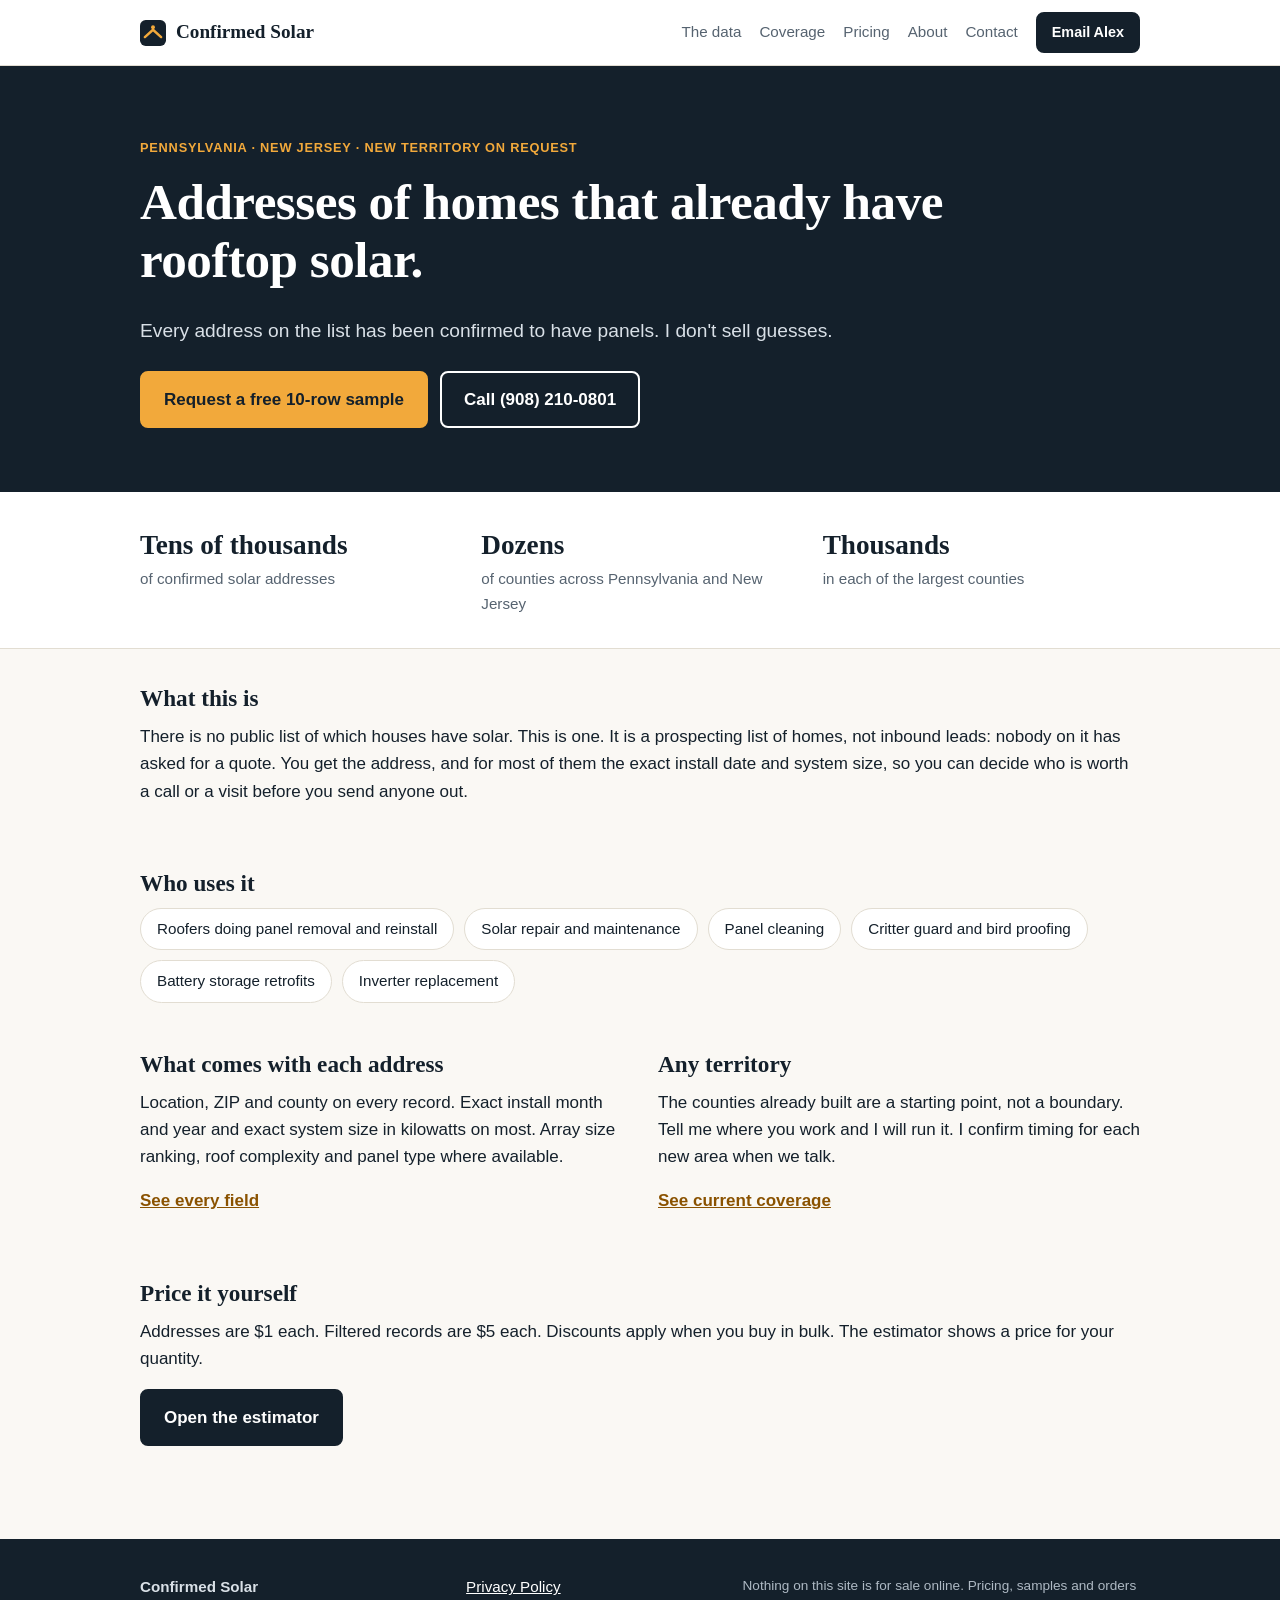
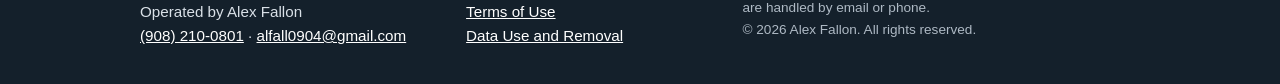
==== index.html @ c14927e2 "Confirmed Solar website Co-Authored-By: Claude Sonnet 5.5 <noreply@anthropic.com>" ====
<!doctype html>
<html lang="en">
<head>
<meta charset="utf-8">
<meta name="viewport" content="width=device-width, initial-scale=1">
<title>Confirmed Solar | Confirmed rooftop solar addresses in PA and NJ</title>
<meta name="description" content="Confirmed addresses of homes with rooftop solar in Pennsylvania and New Jersey, for companies that service solar. Territory anywhere on request.">
<link rel="icon" href="favicon.svg" type="image/svg+xml">
<link rel="stylesheet" href="styles.css">
</head>
<body>
<a class="skip" href="#main">Skip to content</a>
<header class="site">
  <div class="wrap bar">
    <a class="brand" href="index.html"><svg width="26" height="26" viewBox="0 0 32 32" aria-hidden="true"><rect width="32" height="32" rx="7" fill="#14202b"/><path d="M6 21l10-9 10 9" fill="none" stroke="#f2a93b" stroke-width="3" stroke-linecap="round" stroke-linejoin="round"/><circle cx="16" cy="9" r="2.4" fill="#f2a93b"/></svg>Confirmed Solar</a>
    <nav aria-label="Main"><a href="data.html">The data</a><a href="coverage.html">Coverage</a><a href="pricing.html">Pricing</a><a href="about.html">About</a><a href="contact.html">Contact</a><a class="btn small" href="mailto:alfall0904@gmail.com?subject=Question%20about%20Confirmed%20Solar&body=">Email Alex</a></nav>
  </div>
</header>
<main id="main">

<section class="hero">
  <div class="wrap">
    <p class="eyebrow">Pennsylvania &middot; New Jersey &middot; New territory on request</p>
    <h1>Addresses of homes that already have rooftop solar.</h1>
    <p class="lead">Every address on the list has been confirmed to have panels. I don't sell guesses.</p>
    <div class="cta">
      <a class="btn" href="mailto:alfall0904@gmail.com?subject=Free%2010-row%20sample&body=Hi%20Alex%2C%0A%0AI%20would%20like%20the%20free%2010-row%20sample.%0A%0ACompany%3A%0ACounties%20I%20serve%3A%0AServices%20I%20offer%3A%0A">Request a free 10-row sample</a>
      <a class="btn ghost" href="tel:+19082100801">Call (908) 210-0801</a>
    </div>
  </div>
</section>

<section class="stats" aria-label="Scale">
  <div class="wrap grid3">
    <div><span class="big">Tens of thousands</span><span class="cap">of confirmed solar addresses</span></div>
    <div><span class="big">Dozens</span><span class="cap">of counties across Pennsylvania and New Jersey</span></div>
    <div><span class="big">Thousands</span><span class="cap">in each of the largest counties</span></div>
  </div>
</section>

<section class="wrap block">
  <h2>What this is</h2>
  <p>There is no public list of which houses have solar. This is one. It is a prospecting list of homes, not inbound leads: nobody on it has asked for a quote. You get the address, and for most of them the exact install date and system size, so you can decide who is worth a call or a visit before you send anyone out.</p>
</section>

<section class="wrap block">
  <h2>Who uses it</h2>
  <ul class="chips">
    <li>Roofers doing panel removal and reinstall</li>
    <li>Solar repair and maintenance</li>
    <li>Panel cleaning</li>
    <li>Critter guard and bird proofing</li>
    <li>Battery storage retrofits</li>
    <li>Inverter replacement</li>
  </ul>
</section>

<section class="wrap block two">
  <div>
    <h2>What comes with each address</h2>
    <p>Location, ZIP and county on every record. Exact install month and year and exact system size in kilowatts on most. Array size ranking, roof complexity and panel type where available.</p>
    <p><a class="more" href="data.html">See every field</a></p>
  </div>
  <div>
    <h2>Any territory</h2>
    <p>The counties already built are a starting point, not a boundary. Tell me where you work and I will run it. I confirm timing for each new area when we talk.</p>
    <p><a class="more" href="coverage.html">See current coverage</a></p>
  </div>
</section>

<section class="wrap block">
  <h2>Price it yourself</h2>
  <p>Addresses are $1 each. Filtered records are $5 each. Discounts apply when you buy in bulk. The estimator shows a price for your quantity.</p>
  <p><a class="btn" href="pricing.html">Open the estimator</a></p>
</section>

</main>
<footer class="site">
  <div class="wrap foot">
    <div>
      <strong>Confirmed Solar</strong><br>
      Operated by Alex Fallon<br>
      <a href="tel:+19082100801">(908) 210-0801</a> &middot; <a href="mailto:alfall0904@gmail.com">alfall0904@gmail.com</a>
    </div>
    <div>
      <a href="privacy.html">Privacy Policy</a><br>
      <a href="terms.html">Terms of Use</a><br>
      <a href="data-use.html">Data Use and Removal</a>
    </div>
    <div class="fine">Nothing on this site is for sale online. Pricing, samples and orders are handled by email or phone.<br>&copy; 2026 Alex Fallon. All rights reserved.</div>
  </div>
</footer>
</body>
</html>
---- styles.css ----
:root{--bg:#faf8f4;--card:#fff;--ink:#14202b;--muted:#566370;--line:#e2ddd2;--accent:#f2a93b;--accent-ink:#8a5200;--navy:#14202b}
*{box-sizing:border-box}
html{-webkit-text-size-adjust:100%}
body{margin:0;background:var(--bg);color:var(--ink);font:17px/1.6 -apple-system,BlinkMacSystemFont,"Segoe UI",Roboto,Helvetica,Arial,sans-serif}
h1,h2{font-family:Georgia,"Times New Roman",serif;line-height:1.15;margin:0 0 .5em;font-weight:700}
h1{font-size:clamp(2rem,5vw,3.2rem);letter-spacing:-.01em}
h2{font-size:1.45rem;margin-top:0}
p{margin:0 0 1em}
a{color:var(--ink)}
.wrap{max-width:1040px;margin:0 auto;padding:0 20px}
.narrow{max-width:720px}
.skip{position:absolute;left:-999px}.skip:focus{left:8px;top:8px;background:#fff;padding:8px;z-index:9}
header.site{background:var(--card);border-bottom:1px solid var(--line);position:sticky;top:0;z-index:5}
.bar{display:flex;align-items:center;justify-content:space-between;gap:16px;flex-wrap:wrap;padding-top:12px;padding-bottom:12px}
.brand{display:flex;align-items:center;gap:10px;font-family:Georgia,serif;font-weight:700;font-size:1.2rem;text-decoration:none}
nav{display:flex;align-items:center;gap:6px 18px;flex-wrap:wrap}
nav a{text-decoration:none;font-size:.95rem;color:var(--muted)}
nav a[aria-current],nav a:hover{color:var(--ink)}
nav a[aria-current]{border-bottom:2px solid var(--accent)}
.btn{display:inline-block;background:var(--navy);color:#fff;padding:13px 22px;border-radius:8px;text-decoration:none;font-weight:600;border:2px solid var(--navy);transition:background .15s}
.btn:hover{background:#243546}
.btn.ghost{background:transparent;color:var(--navy)}.btn.ghost:hover{background:rgba(20,32,43,.07)}
.btn.small{padding:7px 14px;font-size:.9rem;color:#fff}
nav a.btn{color:#fff}
.hero .btn.ghost{color:#fff;border-color:#fff}.hero .btn.ghost:hover{background:rgba(255,255,255,.12)}
.hero .btn:not(.ghost){background:var(--accent);border-color:var(--accent);color:var(--navy)}
.hero .btn:not(.ghost):hover{background:#f6bd63}
a:focus-visible,input:focus-visible{outline:3px solid var(--accent);outline-offset:2px}
.hero{background:var(--navy);color:#fff;padding:72px 0 64px}
.hero h1{max-width:16em}
.eyebrow{color:var(--accent);font-weight:600;letter-spacing:.06em;text-transform:uppercase;font-size:.8rem;margin-bottom:14px}
.lead{font-size:1.2rem;color:inherit;max-width:38em}
.head .lead{color:var(--muted)}.hero .lead{color:#d9e0e7}
.cta{display:flex;gap:12px;flex-wrap:wrap;margin-top:24px}
.stats{background:var(--card);border-bottom:1px solid var(--line)}
.grid3{display:grid;grid-template-columns:repeat(3,1fr);gap:24px;padding-top:32px;padding-bottom:32px}
.big{display:block;font-family:Georgia,serif;font-size:1.7rem;font-weight:700}
.cap{display:block;color:var(--muted);font-size:.95rem}
.block{padding-top:36px;padding-bottom:12px}
.head{padding-top:48px;padding-bottom:4px}
.two{display:grid;grid-template-columns:1fr 1fr;gap:36px}
.chips{list-style:none;margin:0;padding:0;display:flex;flex-wrap:wrap;gap:10px}
.chips li{background:var(--card);border:1px solid var(--line);border-radius:999px;padding:8px 16px;font-size:.95rem}
.more{font-weight:600;color:var(--accent-ink)}
.plain{padding-left:1.2em}.plain li{margin-bottom:.6em}
table{width:100%;border-collapse:collapse;background:var(--card);border:1px solid var(--line);border-radius:10px;overflow:hidden}
th,td{text-align:left;padding:12px 16px;border-bottom:1px solid var(--line);vertical-align:top}
tr:last-child th,tr:last-child td{border-bottom:0}
table.fields th{width:32%;font-weight:600}
table.cov thead th{background:#f3efe6;font-size:.85rem;text-transform:uppercase;letter-spacing:.05em;color:var(--muted)}
td.b{font-weight:600}.b.thousands{color:var(--accent-ink)}
.search{display:block;margin-top:20px;font-weight:600}
.search input{display:block;margin-top:6px;width:100%;max-width:320px;padding:11px 14px;border:1px solid var(--line);border-radius:8px;font:inherit}
.calc{background:var(--card);border:1px solid var(--line);border-radius:14px;padding:28px;max-width:640px}
fieldset{border:0;padding:0;margin:0 0 20px}
legend{font-weight:700;margin-bottom:10px}
.opt{display:flex;gap:12px;padding:14px;border:1px solid var(--line);border-radius:10px;margin-bottom:10px;cursor:pointer;align-items:flex-start}
.opt:has(input:checked){border-color:var(--navy);background:#fbf6ea}
.opt input{margin-top:6px}.opt em{color:var(--accent-ink);font-style:normal;font-weight:700;margin-left:6px}.opt small{color:var(--muted)}
.qty{display:block;font-weight:700;margin-bottom:10px}
.qty input{display:block;margin-top:6px;width:100%;padding:12px 14px;font:inherit;font-size:1.2rem;border:1px solid var(--line);border-radius:8px}
#rng{width:100%;accent-color:var(--navy);margin-bottom:20px}
.result{background:var(--navy);color:#fff;border-radius:12px;padding:20px 22px}
.result .lbl{font-size:.85rem;text-transform:uppercase;letter-spacing:.06em;color:#c4ced8}
.result .amt{font-family:Georgia,serif;font-size:2.6rem;font-weight:700;color:var(--accent);line-height:1.2}
.result .sub{color:#d9e0e7;font-size:.95rem}
.note{color:var(--muted);font-size:.9rem;margin-top:16px}
.big-link{font-size:1.4rem;font-weight:600}
.meta{color:var(--muted)}
.legal h2{font-size:1.15rem;margin-top:1.6em}
footer.site{background:var(--navy);color:#d9e0e7;margin-top:64px;padding:36px 0;font-size:.95rem}
footer.site a{color:#fff}
.foot{display:grid;grid-template-columns:1.2fr 1fr 1.6fr;gap:28px}
.fine{font-size:.85rem;color:#aeb9c4}
@media(max-width:760px){.grid3,.two,.foot{grid-template-columns:1fr}.hero{padding:48px 0}.calc{padding:20px}table.fields th{width:38%}}
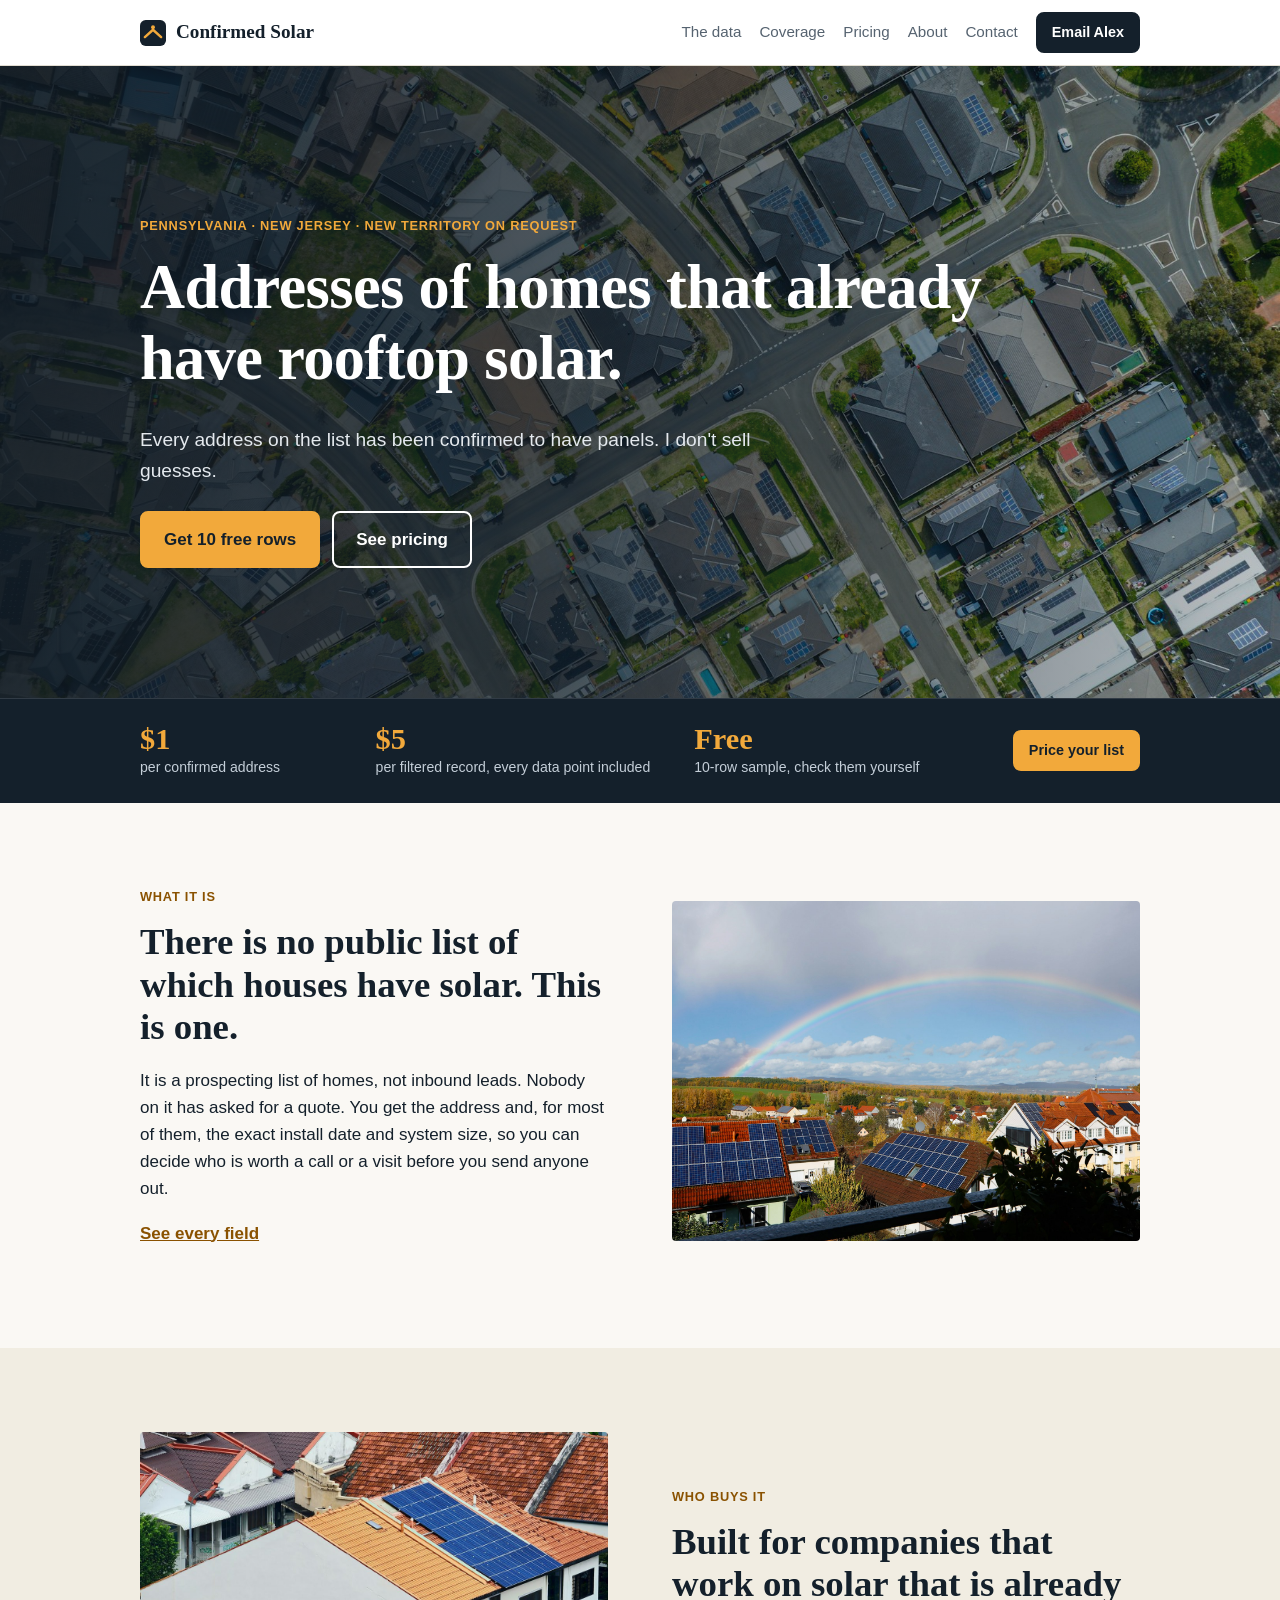
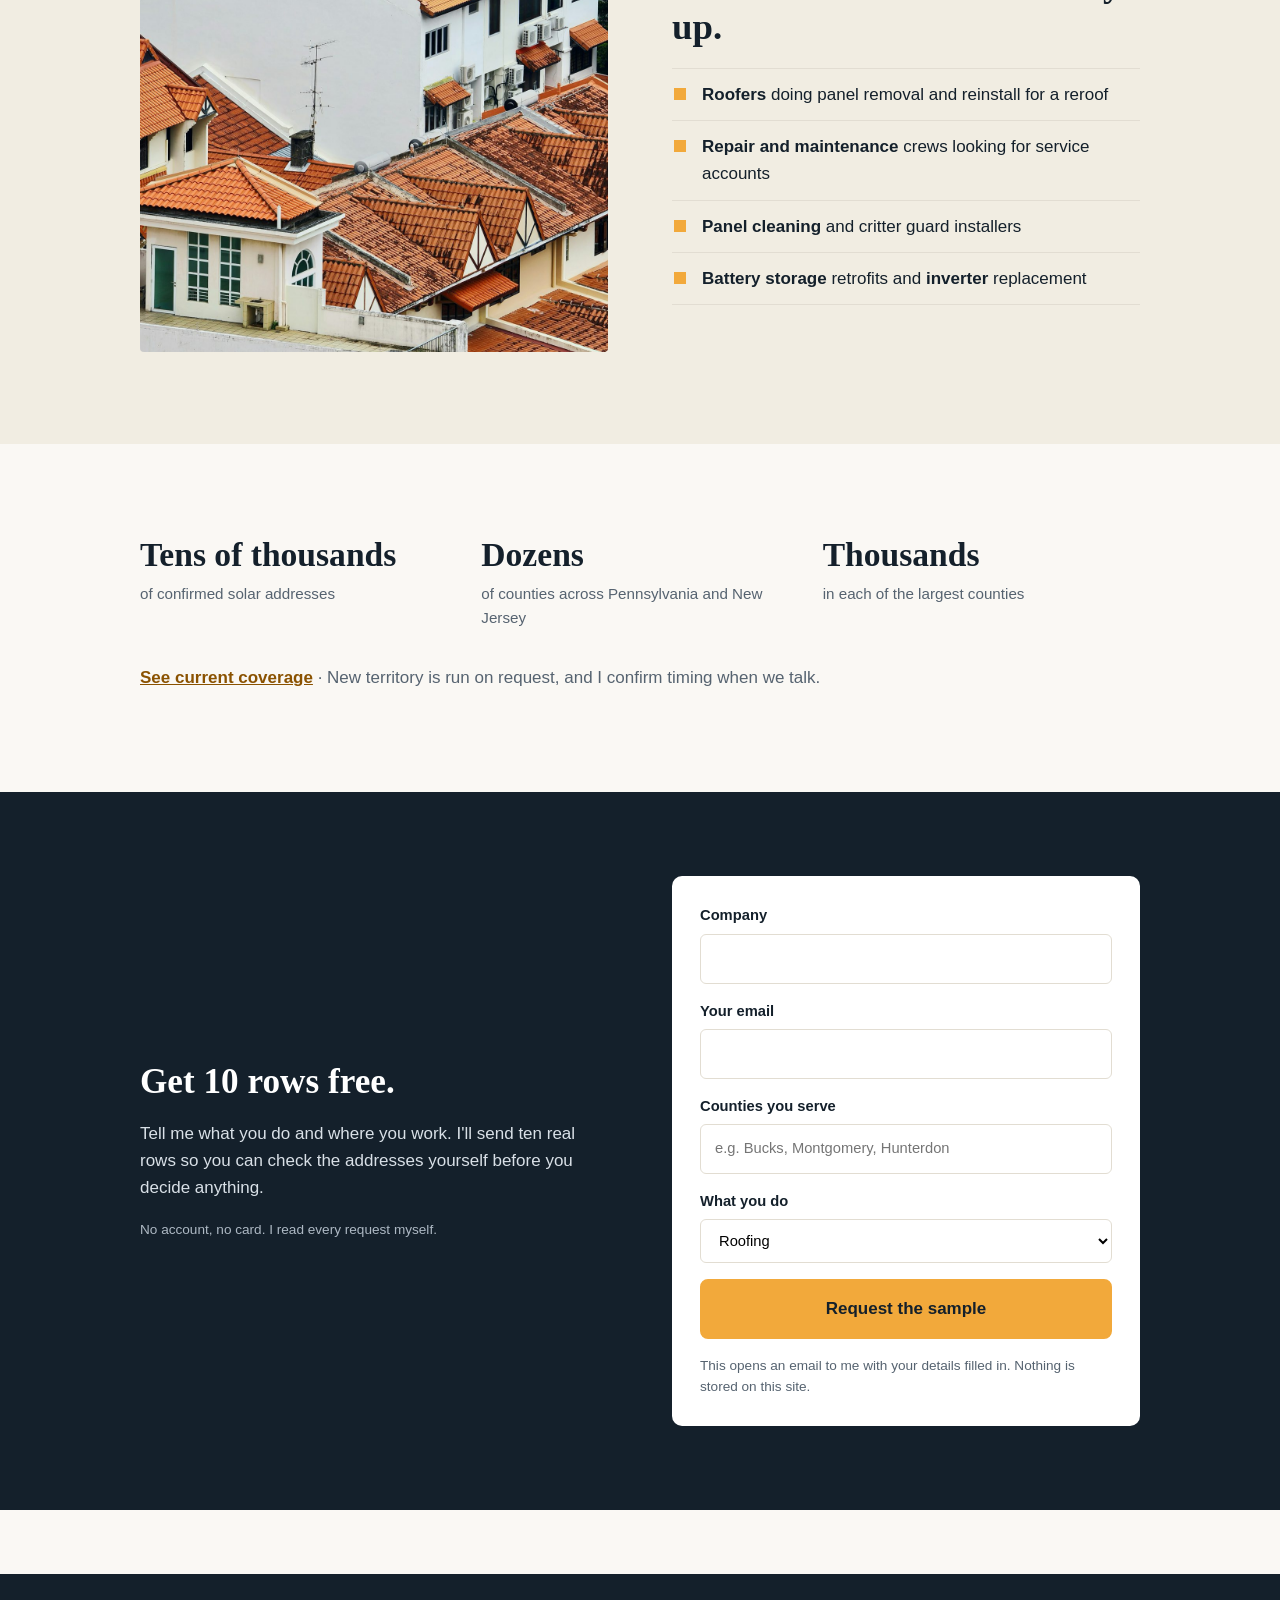
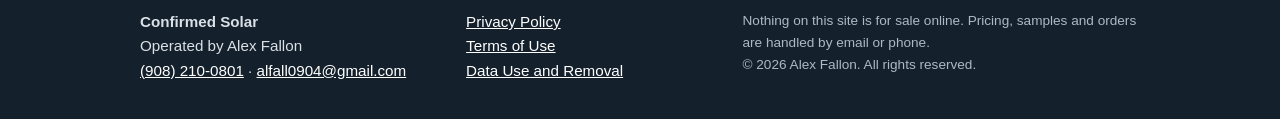
==== commit 05f8e787: "Redesign: photo hero, price strip, alternating bands, sample form Co-Authored-By: Claude Sonnet 5.5 " ====
--- a/index.html
+++ b/index.html
@@ -18,61 +18,91 @@
 </header>
 <main id="main">
 
-<section class="hero">
+<section class="hero2">
   <div class="wrap">
     <p class="eyebrow">Pennsylvania &middot; New Jersey &middot; New territory on request</p>
     <h1>Addresses of homes that already have rooftop solar.</h1>
     <p class="lead">Every address on the list has been confirmed to have panels. I don't sell guesses.</p>
     <div class="cta">
-      <a class="btn" href="mailto:alfall0904@gmail.com?subject=Free%2010-row%20sample&body=Hi%20Alex%2C%0A%0AI%20would%20like%20the%20free%2010-row%20sample.%0A%0ACompany%3A%0ACounties%20I%20serve%3A%0AServices%20I%20offer%3A%0A">Request a free 10-row sample</a>
-      <a class="btn ghost" href="tel:+19082100801">Call (908) 210-0801</a>
+      <a class="btn amber" href="#sample">Get 10 free rows</a>
+      <a class="btn ghost" href="pricing.html">See pricing</a>
     </div>
   </div>
 </section>
 
-<section class="stats" aria-label="Scale">
-  <div class="wrap grid3">
+<section class="pricestrip" aria-label="Pricing">
+  <div class="wrap ps">
+    <div><span class="num">$1</span><span class="cap">per confirmed address</span></div>
+    <div><span class="num">$5</span><span class="cap">per filtered record, every data point included</span></div>
+    <div><span class="num">Free</span><span class="cap">10-row sample, check them yourself</span></div>
+    <a class="btn small amber" href="pricing.html">Price your list</a>
+  </div>
+</section>
+
+<section class="band">
+  <div class="wrap split">
+    <div class="txt">
+      <p class="eyebrow dk">What it is</p>
+      <h2>There is no public list of which houses have solar. This is one.</h2>
+      <p>It is a prospecting list of homes, not inbound leads. Nobody on it has asked for a quote. You get the address and, for most of them, the exact install date and system size, so you can decide who is worth a call or a visit before you send anyone out.</p>
+      <p><a class="more" href="data.html">See every field</a></p>
+    </div>
+    <div class="pic"><img src="img/suburb.jpg" alt="Suburban rooftops with solar panels under a rainbow" loading="lazy"></div>
+  </div>
+</section>
+
+<section class="band alt">
+  <div class="wrap split flip">
+    <div class="txt">
+      <p class="eyebrow dk">Who buys it</p>
+      <h2>Built for companies that work on solar that is already up.</h2>
+      <ul class="ticks">
+        <li><b>Roofers</b> doing panel removal and reinstall for a reroof</li>
+        <li><b>Repair and maintenance</b> crews looking for service accounts</li>
+        <li><b>Panel cleaning</b> and critter guard installers</li>
+        <li><b>Battery storage</b> retrofits and <b>inverter</b> replacement</li>
+      </ul>
+    </div>
+    <div class="pic tall"><img src="img/rooftops.jpg" alt="Rooftops with a solar array on one house" loading="lazy"></div>
+  </div>
+</section>
+
+<section class="band">
+  <div class="wrap three">
     <div><span class="big">Tens of thousands</span><span class="cap">of confirmed solar addresses</span></div>
     <div><span class="big">Dozens</span><span class="cap">of counties across Pennsylvania and New Jersey</span></div>
     <div><span class="big">Thousands</span><span class="cap">in each of the largest counties</span></div>
   </div>
+  <div class="wrap"><p class="mid"><a class="more" href="coverage.html">See current coverage</a> &middot; New territory is run on request, and I confirm timing when we talk.</p></div>
 </section>
 
-<section class="wrap block">
-  <h2>What this is</h2>
-  <p>There is no public list of which houses have solar. This is one. It is a prospecting list of homes, not inbound leads: nobody on it has asked for a quote. You get the address, and for most of them the exact install date and system size, so you can decide who is worth a call or a visit before you send anyone out.</p>
-</section>
-
-<section class="wrap block">
-  <h2>Who uses it</h2>
-  <ul class="chips">
-    <li>Roofers doing panel removal and reinstall</li>
-    <li>Solar repair and maintenance</li>
-    <li>Panel cleaning</li>
-    <li>Critter guard and bird proofing</li>
-    <li>Battery storage retrofits</li>
-    <li>Inverter replacement</li>
-  </ul>
-</section>
-
-<section class="wrap block two">
-  <div>
-    <h2>What comes with each address</h2>
-    <p>Location, ZIP and county on every record. Exact install month and year and exact system size in kilowatts on most. Array size ranking, roof complexity and panel type where available.</p>
-    <p><a class="more" href="data.html">See every field</a></p>
-  </div>
-  <div>
-    <h2>Any territory</h2>
-    <p>The counties already built are a starting point, not a boundary. Tell me where you work and I will run it. I confirm timing for each new area when we talk.</p>
-    <p><a class="more" href="coverage.html">See current coverage</a></p>
+<section class="sample" id="sample">
+  <div class="wrap split">
+    <div class="txt">
+      <h2>Get 10 rows free.</h2>
+      <p>Tell me what you do and where you work. I'll send ten real rows so you can check the addresses yourself before you decide anything.</p>
+      <p class="fine2">No account, no card. I read every request myself.</p>
+    </div>
+    <form class="form" id="f" action="#" onsubmit="return go(event)">
+      <label>Company<input name="c" required autocomplete="organization"></label>
+      <label>Your email<input name="e" type="email" required autocomplete="email"></label>
+      <label>Counties you serve<input name="k" placeholder="e.g. Bucks, Montgomery, Hunterdon" required></label>
+      <label>What you do
+        <select name="s"><option>Roofing</option><option>Solar repair / maintenance</option><option>Panel cleaning</option><option>Critter guard</option><option>Battery storage</option><option>Inverter / electrical</option><option>Other</option></select>
+      </label>
+      <button class="btn amber" type="submit">Request the sample</button>
+      <p class="fine2">This opens an email to me with your details filled in. Nothing is stored on this site.</p>
+    </form>
   </div>
 </section>
+<script>
+function go(ev){ev.preventDefault();var f=ev.target,v=function(n){return f.elements[n].value};
+var b="Hi Alex,%0A%0AI would like the free 10-row sample.%0A%0ACompany: "+encodeURIComponent(v('c'))+"%0AEmail: "+encodeURIComponent(v('e'))+"%0ACounties: "+encodeURIComponent(v('k'))+"%0AWhat I do: "+encodeURIComponent(v('s'));
+location.href="mailto:alfall0904@gmail.com?subject=Free%2010-row%20sample&body="+b;return false}
+</script>
 
-<section class="wrap block">
-  <h2>Price it yourself</h2>
-  <p>Addresses are $1 each. Filtered records are $5 each. Discounts apply when you buy in bulk. The estimator shows a price for your quantity.</p>
-  <p><a class="btn" href="pricing.html">Open the estimator</a></p>
-</section>
+<a class="stick" id="stick" href="#sample" hidden>Free 10 rows</a>
+<script>(function(){var s=document.getElementById("stick"),m=document.getElementById("sample");function u(){var y=window.scrollY>700,r=m.getBoundingClientRect();s.hidden=!y||(r.top<window.innerHeight*0.8)}addEventListener("scroll",u,{passive:true});u()})()</script>
 
 </main>
 <footer class="site">
--- a/styles.css
+++ b/styles.css
@@ -72,4 +72,43 @@
 footer.site a{color:#fff}
 .foot{display:grid;grid-template-columns:1.2fr 1fr 1.6fr;gap:28px}
 .fine{font-size:.85rem;color:#aeb9c4}
+.zz{display:flex;gap:16px;margin-top:40px;flex-wrap:wrap}
+.strip figure{margin:0;width:240px;max-width:100%}
+.strip img{width:100%;height:auto;display:block;border:1px solid rgba(255,255,255,.25)}
+.strip figcaption{margin-top:7px;font-size:.82rem;color:#aeb9c4;line-height:1.35}
+.strip.dark{margin-top:22px}.strip.dark img{border-color:var(--line)}.strip.dark figcaption{color:var(--muted)}.strip.dark b{color:var(--ink)}
 @media(max-width:760px){.grid3,.two,.foot{grid-template-columns:1fr}.hero{padding:48px 0}.calc{padding:20px}table.fields th{width:38%}}
+
+/* demo3 */
+.btn.amber{background:var(--accent);border-color:var(--accent);color:var(--navy)}.btn.amber:hover{background:#f6bd63}
+.hero2{position:relative;color:#fff;padding:150px 0 130px;background:linear-gradient(90deg,rgba(14,24,33,.9) 0%,rgba(14,24,33,.72) 45%,rgba(14,24,33,.25) 100%),url(img/hero.jpg) center/cover}
+.hero2 h1{max-width:14em;font-size:clamp(2.2rem,5.4vw,3.9rem)}
+.hero2 .eyebrow{color:var(--accent)}.hero2 .lead{color:#e4e9ee;max-width:32em}
+.hero2 .btn.ghost{color:#fff;border-color:#fff}.hero2 .btn.ghost:hover{background:rgba(255,255,255,.14)}
+.pricestrip{background:var(--navy);color:#fff;border-top:1px solid rgba(255,255,255,.12)}
+.ps{display:grid;grid-template-columns:1fr 1.4fr 1.4fr auto;gap:28px;align-items:center;padding-top:24px;padding-bottom:24px}
+.ps .num{display:block;font-family:Georgia,serif;font-size:1.9rem;font-weight:700;color:var(--accent);line-height:1.1}
+.ps .cap{display:block;font-size:.88rem;color:#c4ced8}
+.band{padding:84px 0}.band.alt{background:#f1ede2}
+.split{display:grid;grid-template-columns:1fr 1fr;gap:64px;align-items:center}
+.split.flip .txt{order:2}.split.flip .pic{order:1}
+.split h2{font-size:clamp(1.6rem,3vw,2.3rem)}
+.eyebrow.dk{color:var(--accent-ink)}
+.pic img{width:100%;height:100%;min-height:340px;max-height:460px;object-fit:cover;border-radius:4px}
+.pic.tall img{max-height:520px}
+.ticks{list-style:none;padding:0;margin:20px 0 0}.ticks li{padding:12px 0 12px 30px;border-top:1px solid var(--line);position:relative}
+.ticks li:last-child{border-bottom:1px solid var(--line)}
+.ticks li:before{content:"";position:absolute;left:2px;top:19px;width:12px;height:12px;background:var(--accent)}
+.three{display:grid;grid-template-columns:repeat(3,1fr);gap:24px}
+.three .big{font-size:2.1rem}
+.mid{margin-top:34px;color:var(--muted)}
+.sample{background:var(--navy);color:#fff;padding:84px 0}
+.sample h2{font-size:2.2rem}.sample .txt p{color:#d9e0e7}
+.form{background:#fff;color:var(--ink);border-radius:10px;padding:28px;display:grid;gap:16px}
+.form label{display:block;font-weight:600;font-size:.92rem}
+.form input,.form select{display:block;width:100%;margin-top:6px;padding:12px 14px;border:1px solid var(--line);border-radius:6px;font:inherit;font-weight:400;background:#fff}
+.form button{cursor:pointer;font:inherit;font-weight:700;padding:14px}
+.fine2{font-size:.85rem;color:var(--muted);margin:0}.sample .txt .fine2{color:#aeb9c4}
+.stick{position:fixed;right:20px;bottom:20px;z-index:9;background:var(--accent);color:var(--navy);font-weight:700;padding:13px 20px;border-radius:999px;text-decoration:none;box-shadow:0 6px 18px rgba(0,0,0,.28)}
+.stick:hover{background:#f6bd63}
+@media(max-width:860px){.split,.three,.ps{grid-template-columns:1fr}.split{gap:28px}.split.flip .txt{order:1}.split.flip .pic{order:2}.hero2{padding:96px 0 84px}.band,.sample{padding:56px 0}}
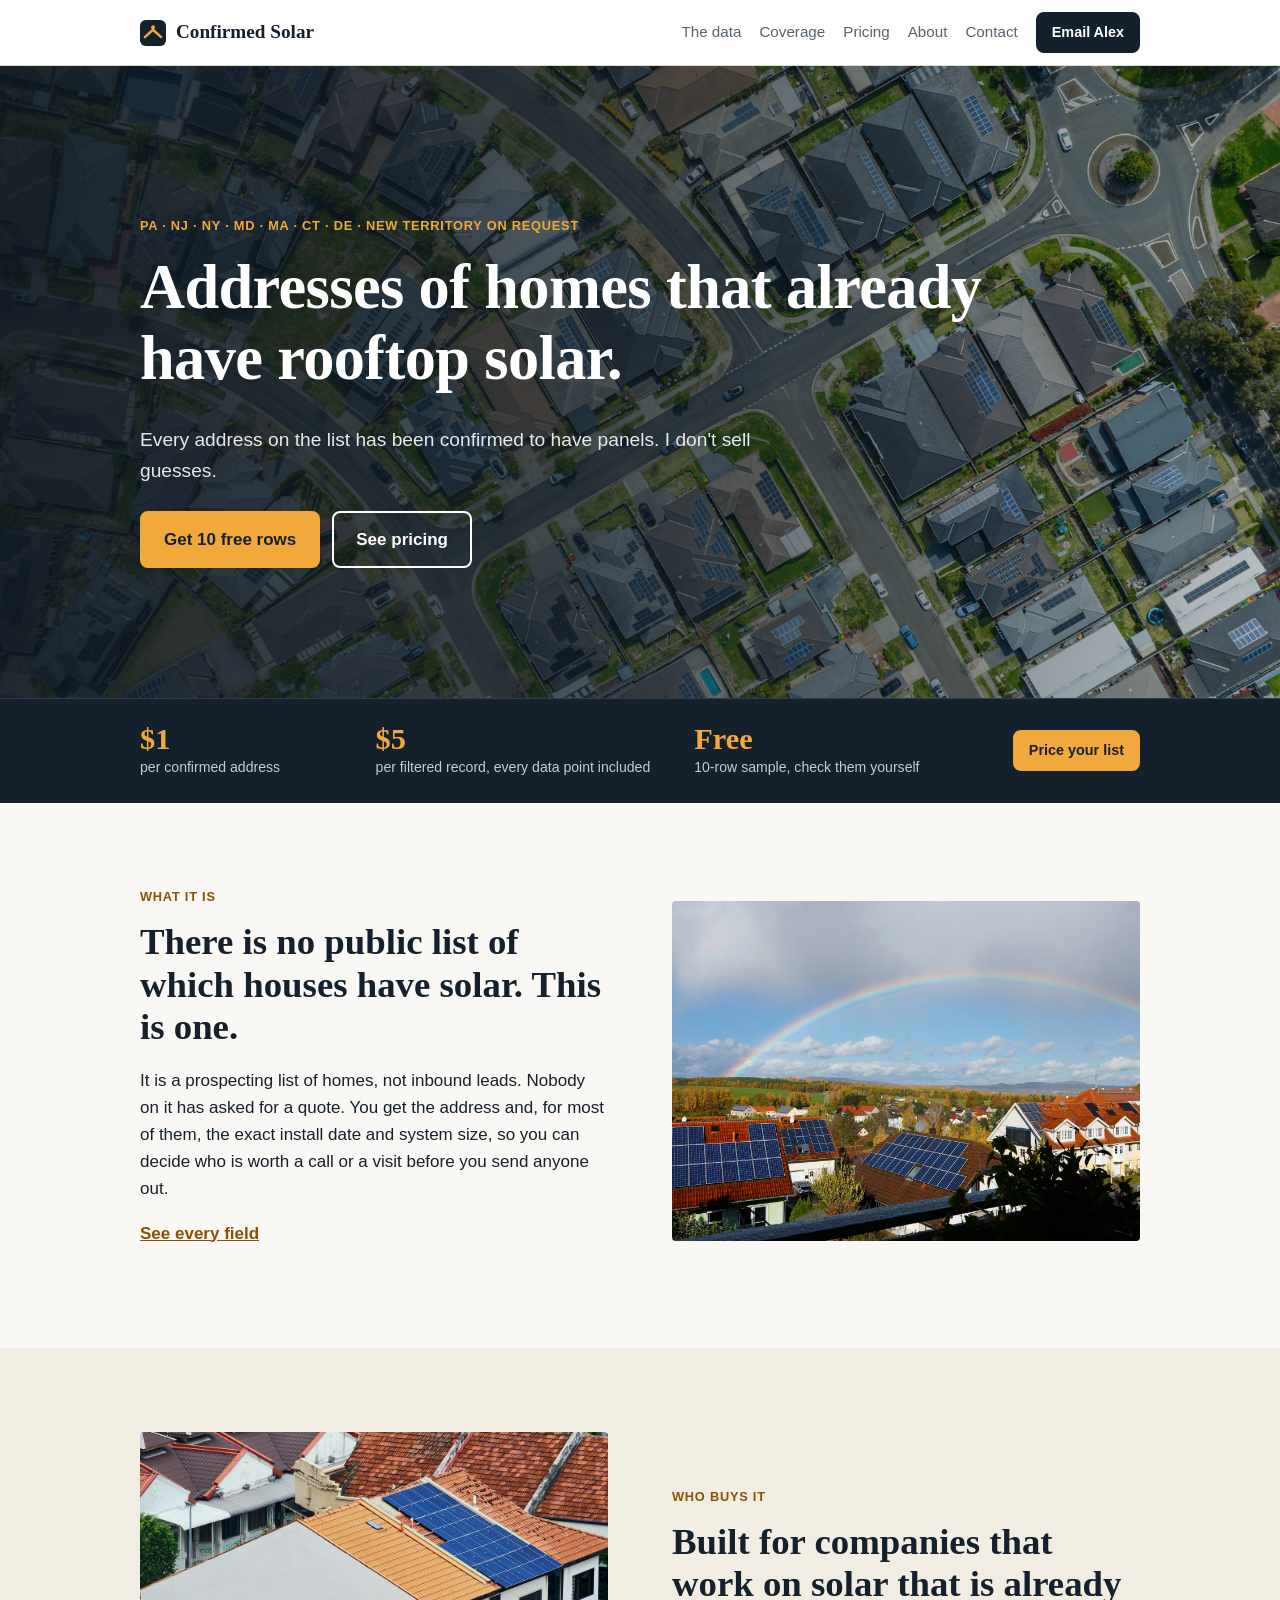
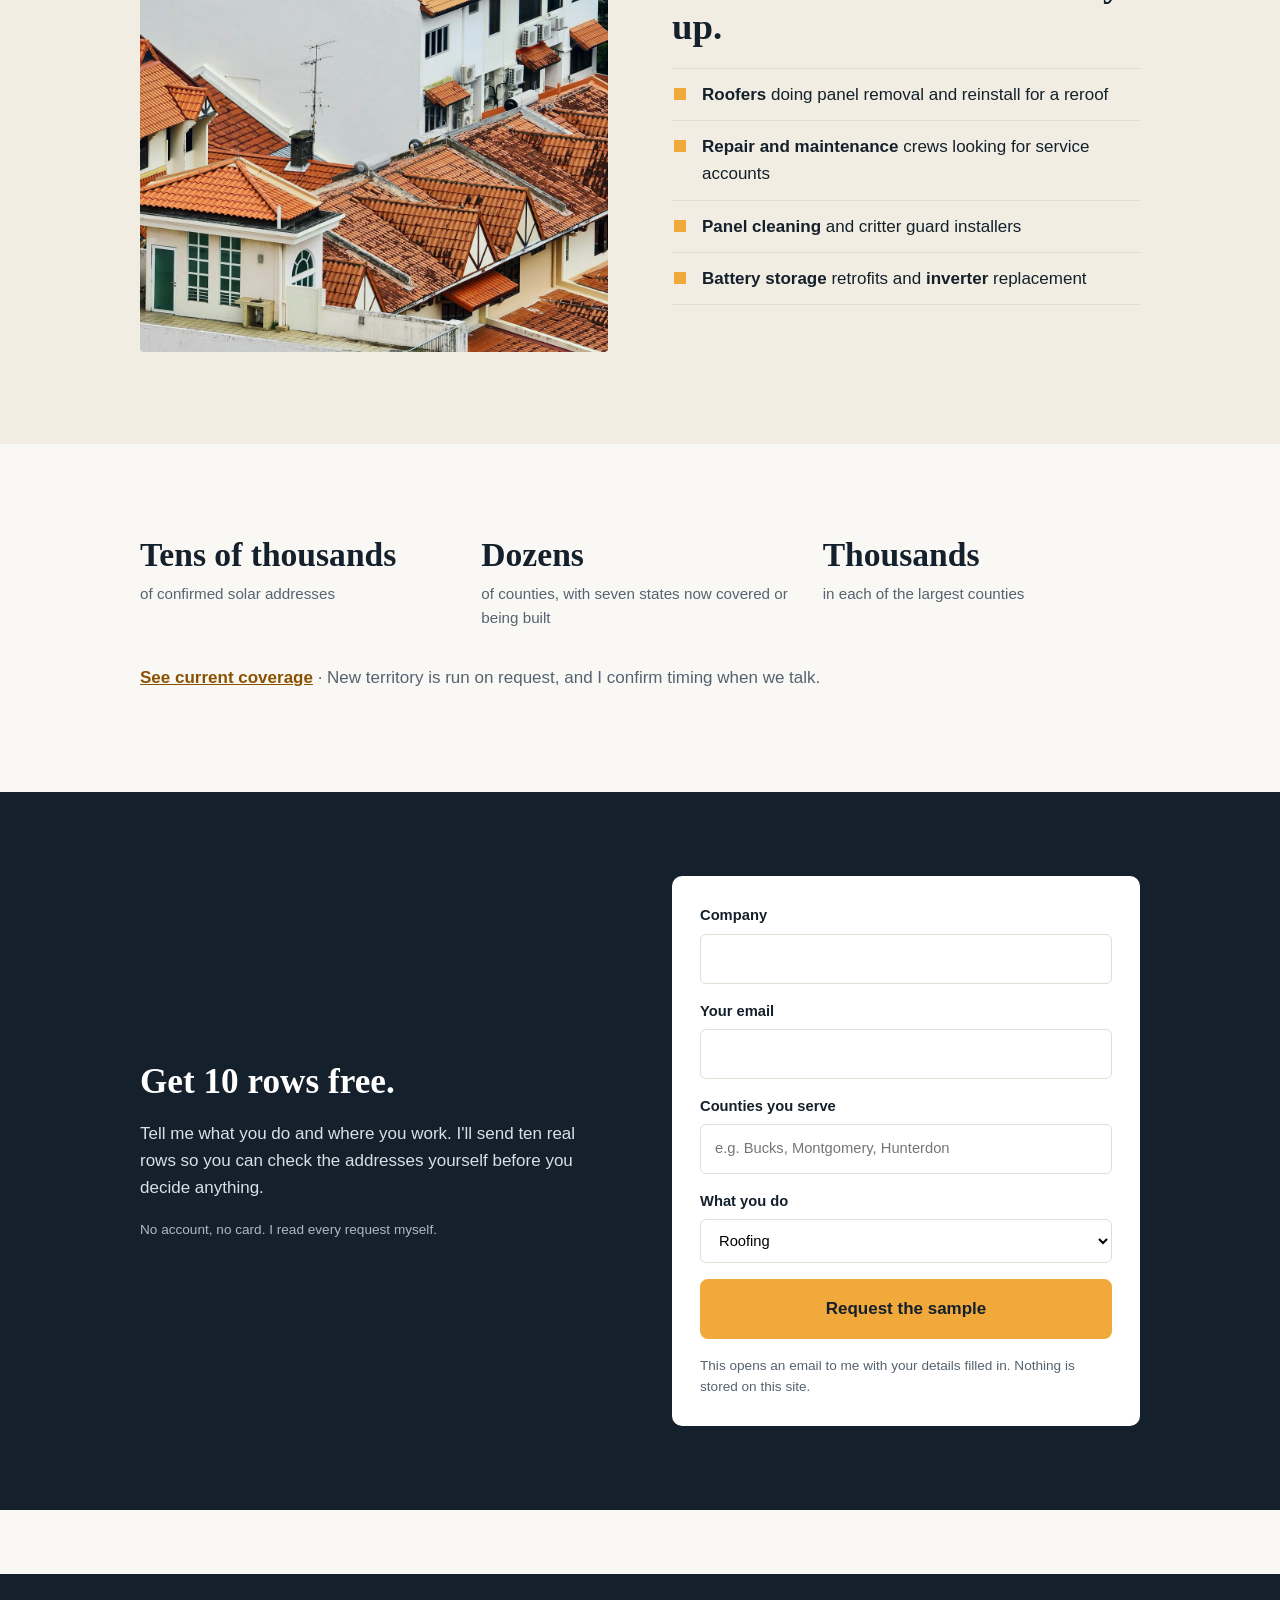
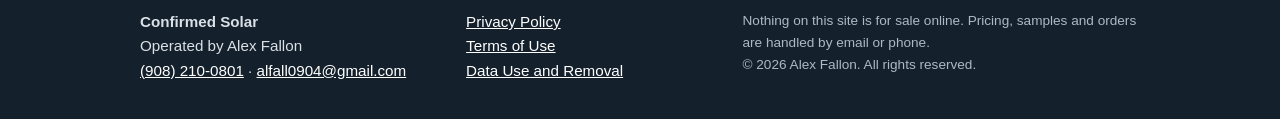
==== commit 5933d7a0: "Coverage by state with expected full-coverage estimates; add NY, MD, MA, CT, DE Co-Authored-By: Clau" ====
--- a/index.html
+++ b/index.html
@@ -3,8 +3,8 @@
 <head>
 <meta charset="utf-8">
 <meta name="viewport" content="width=device-width, initial-scale=1">
-<title>Confirmed Solar | Confirmed rooftop solar addresses in PA and NJ</title>
-<meta name="description" content="Confirmed addresses of homes with rooftop solar in Pennsylvania and New Jersey, for companies that service solar. Territory anywhere on request.">
+<title>Confirmed Solar | Confirmed rooftop solar addresses in the Northeast</title>
+<meta name="description" content="Confirmed addresses of homes with rooftop solar across Pennsylvania, New Jersey, New York, Maryland, New England and Delaware, for companies that service solar. Territory anywhere on request.">
 <link rel="icon" href="favicon.svg" type="image/svg+xml">
 <link rel="stylesheet" href="styles.css">
 </head>
@@ -20,7 +20,7 @@
 
 <section class="hero2">
   <div class="wrap">
-    <p class="eyebrow">Pennsylvania &middot; New Jersey &middot; New territory on request</p>
+    <p class="eyebrow">PA &middot; NJ &middot; NY &middot; MD &middot; MA &middot; CT &middot; DE &middot; New territory on request</p>
     <h1>Addresses of homes that already have rooftop solar.</h1>
     <p class="lead">Every address on the list has been confirmed to have panels. I don't sell guesses.</p>
     <div class="cta">
@@ -70,7 +70,7 @@
 <section class="band">
   <div class="wrap three">
     <div><span class="big">Tens of thousands</span><span class="cap">of confirmed solar addresses</span></div>
-    <div><span class="big">Dozens</span><span class="cap">of counties across Pennsylvania and New Jersey</span></div>
+    <div><span class="big">Dozens</span><span class="cap">of counties, with seven states now covered or being built</span></div>
     <div><span class="big">Thousands</span><span class="cap">in each of the largest counties</span></div>
   </div>
   <div class="wrap"><p class="mid"><a class="more" href="coverage.html">See current coverage</a> &middot; New territory is run on request, and I confirm timing when we talk.</p></div>
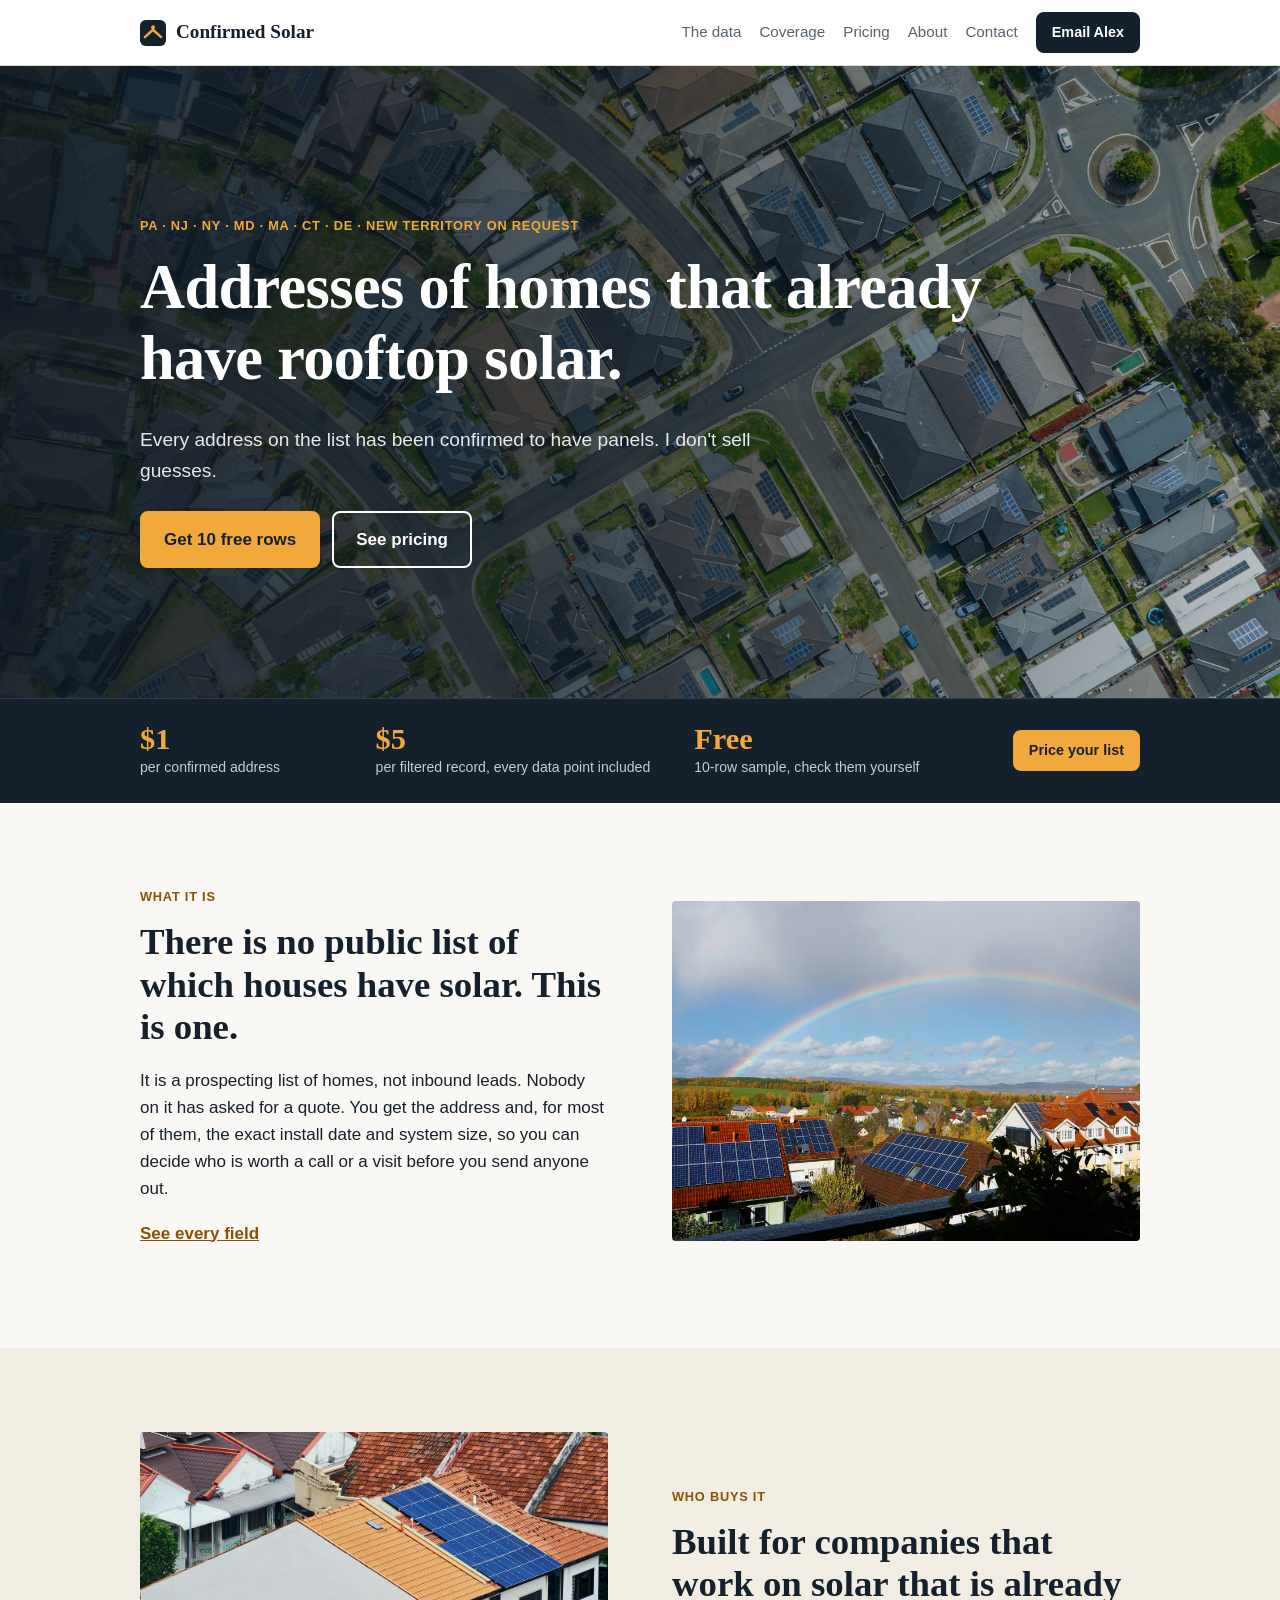
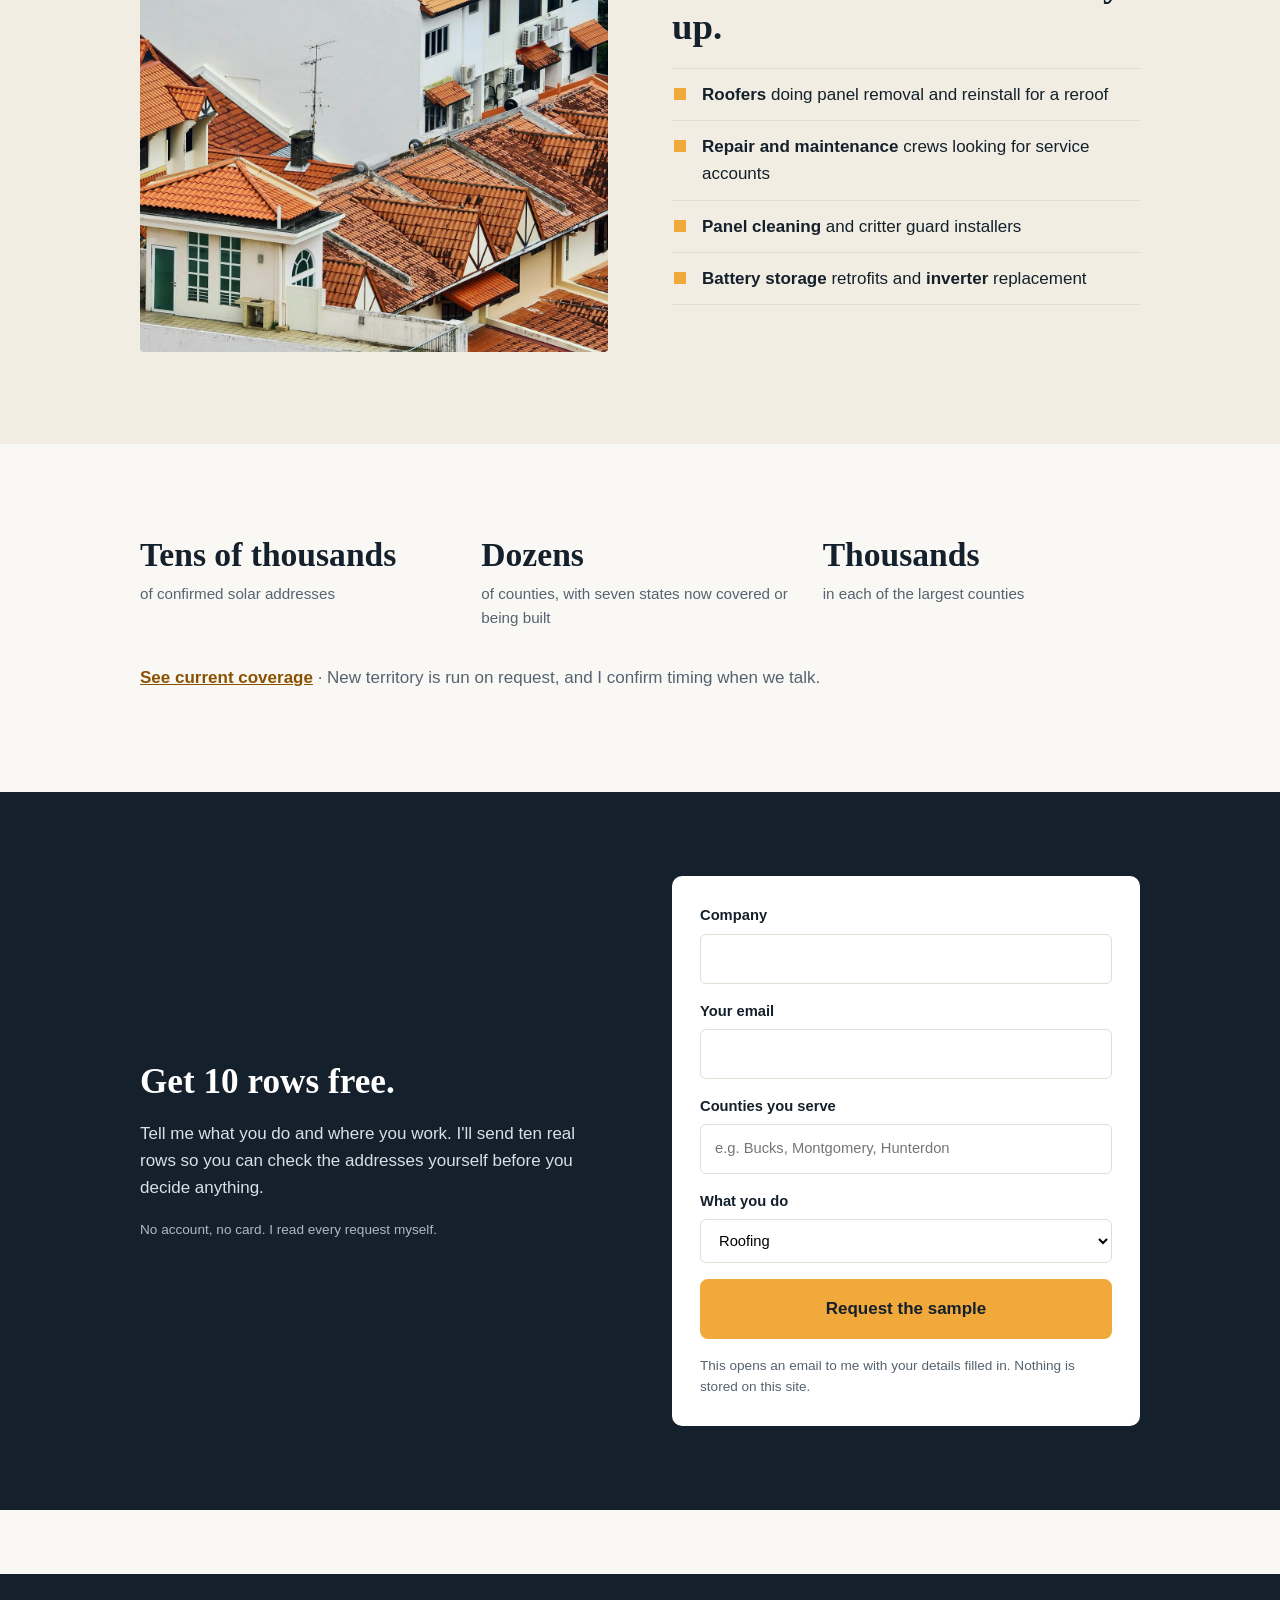
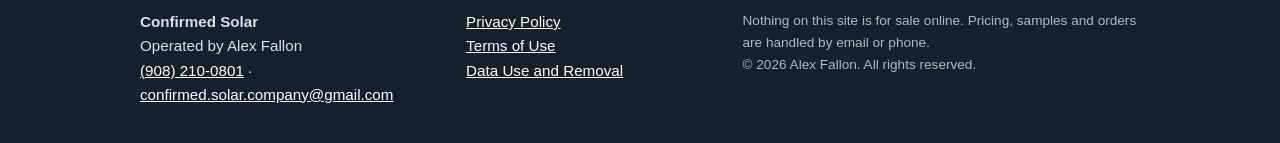
==== commit a163f2ac: "Switch contact email to confirmed.solar.company@gmail.com everywhere, including the order form PDF C" ====
--- a/index.html
+++ b/index.html
@@ -13,7 +13,7 @@
 <header class="site">
   <div class="wrap bar">
     <a class="brand" href="index.html"><svg width="26" height="26" viewBox="0 0 32 32" aria-hidden="true"><rect width="32" height="32" rx="7" fill="#14202b"/><path d="M6 21l10-9 10 9" fill="none" stroke="#f2a93b" stroke-width="3" stroke-linecap="round" stroke-linejoin="round"/><circle cx="16" cy="9" r="2.4" fill="#f2a93b"/></svg>Confirmed Solar</a>
-    <nav aria-label="Main"><a href="data.html">The data</a><a href="coverage.html">Coverage</a><a href="pricing.html">Pricing</a><a href="about.html">About</a><a href="contact.html">Contact</a><a class="btn small" href="mailto:alfall0904@gmail.com?subject=Question%20about%20Confirmed%20Solar&body=">Email Alex</a></nav>
+    <nav aria-label="Main"><a href="data.html">The data</a><a href="coverage.html">Coverage</a><a href="pricing.html">Pricing</a><a href="about.html">About</a><a href="contact.html">Contact</a><a class="btn small" href="mailto:confirmed.solar.company@gmail.com?subject=Question%20about%20Confirmed%20Solar&body=">Email Alex</a></nav>
   </div>
 </header>
 <main id="main">
@@ -98,7 +98,7 @@
 <script>
 function go(ev){ev.preventDefault();var f=ev.target,v=function(n){return f.elements[n].value};
 var b="Hi Alex,%0A%0AI would like the free 10-row sample.%0A%0ACompany: "+encodeURIComponent(v('c'))+"%0AEmail: "+encodeURIComponent(v('e'))+"%0ACounties: "+encodeURIComponent(v('k'))+"%0AWhat I do: "+encodeURIComponent(v('s'));
-location.href="mailto:alfall0904@gmail.com?subject=Free%2010-row%20sample&body="+b;return false}
+location.href="mailto:confirmed.solar.company@gmail.com?subject=Free%2010-row%20sample&body="+b;return false}
 </script>
 
 <a class="stick" id="stick" href="#sample" hidden>Free 10 rows</a>
@@ -110,7 +110,7 @@
     <div>
       <strong>Confirmed Solar</strong><br>
       Operated by Alex Fallon<br>
-      <a href="tel:+19082100801">(908) 210-0801</a> &middot; <a href="mailto:alfall0904@gmail.com">alfall0904@gmail.com</a>
+      <a href="tel:+19082100801">(908) 210-0801</a> &middot; <a href="mailto:confirmed.solar.company@gmail.com">confirmed.solar.company@gmail.com</a>
     </div>
     <div>
       <a href="privacy.html">Privacy Policy</a><br>
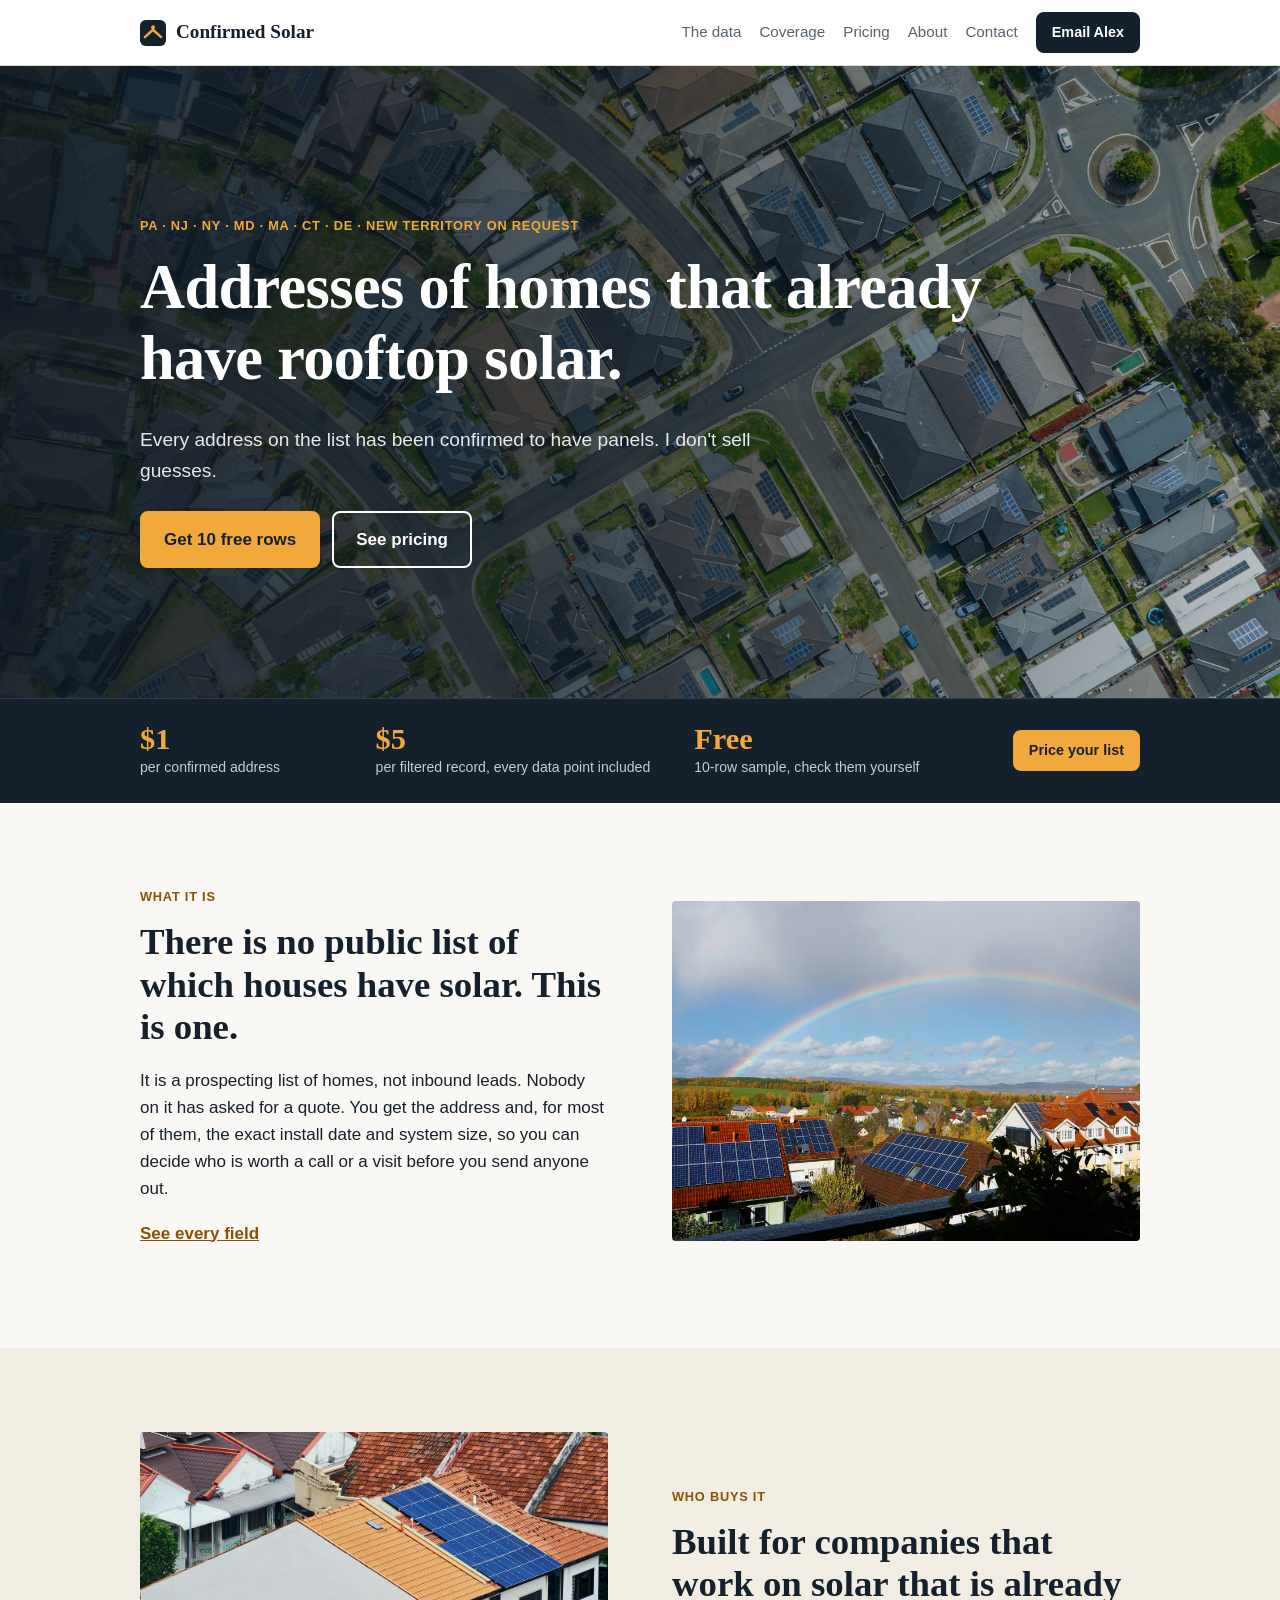
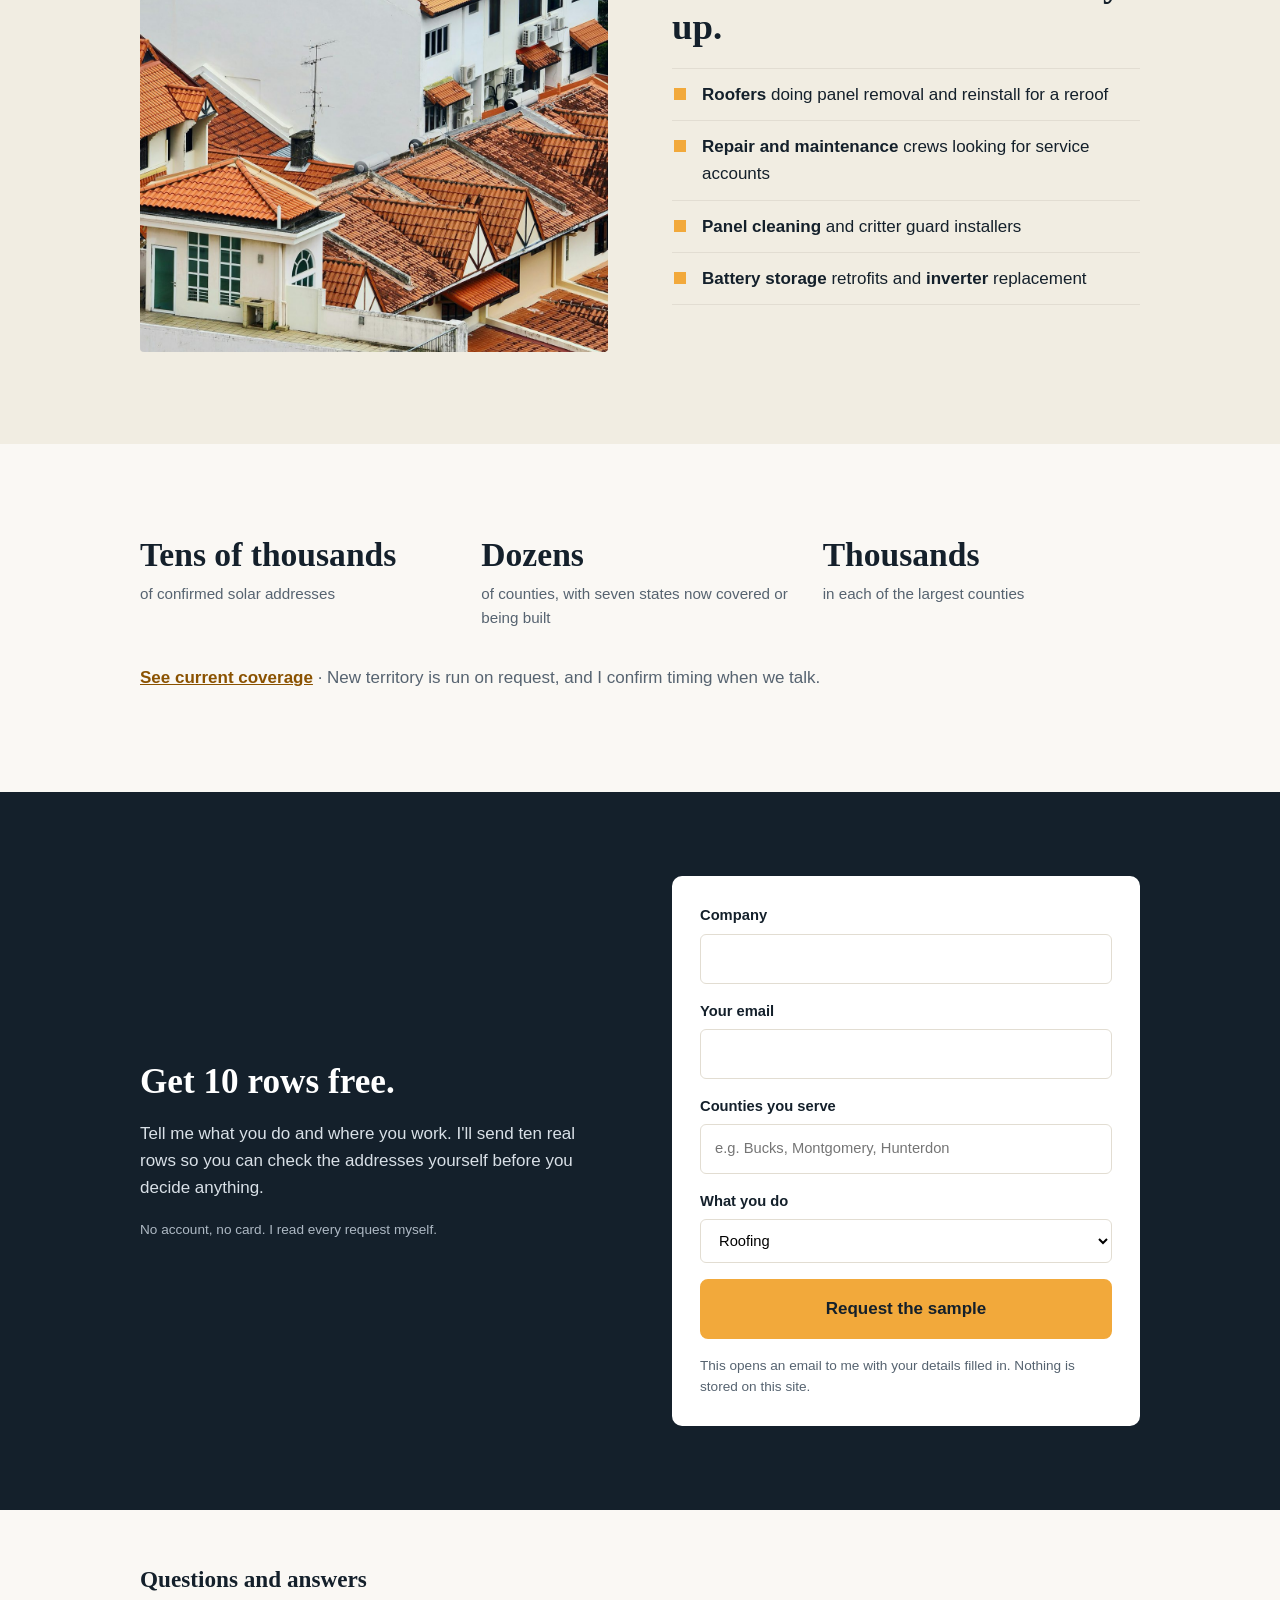
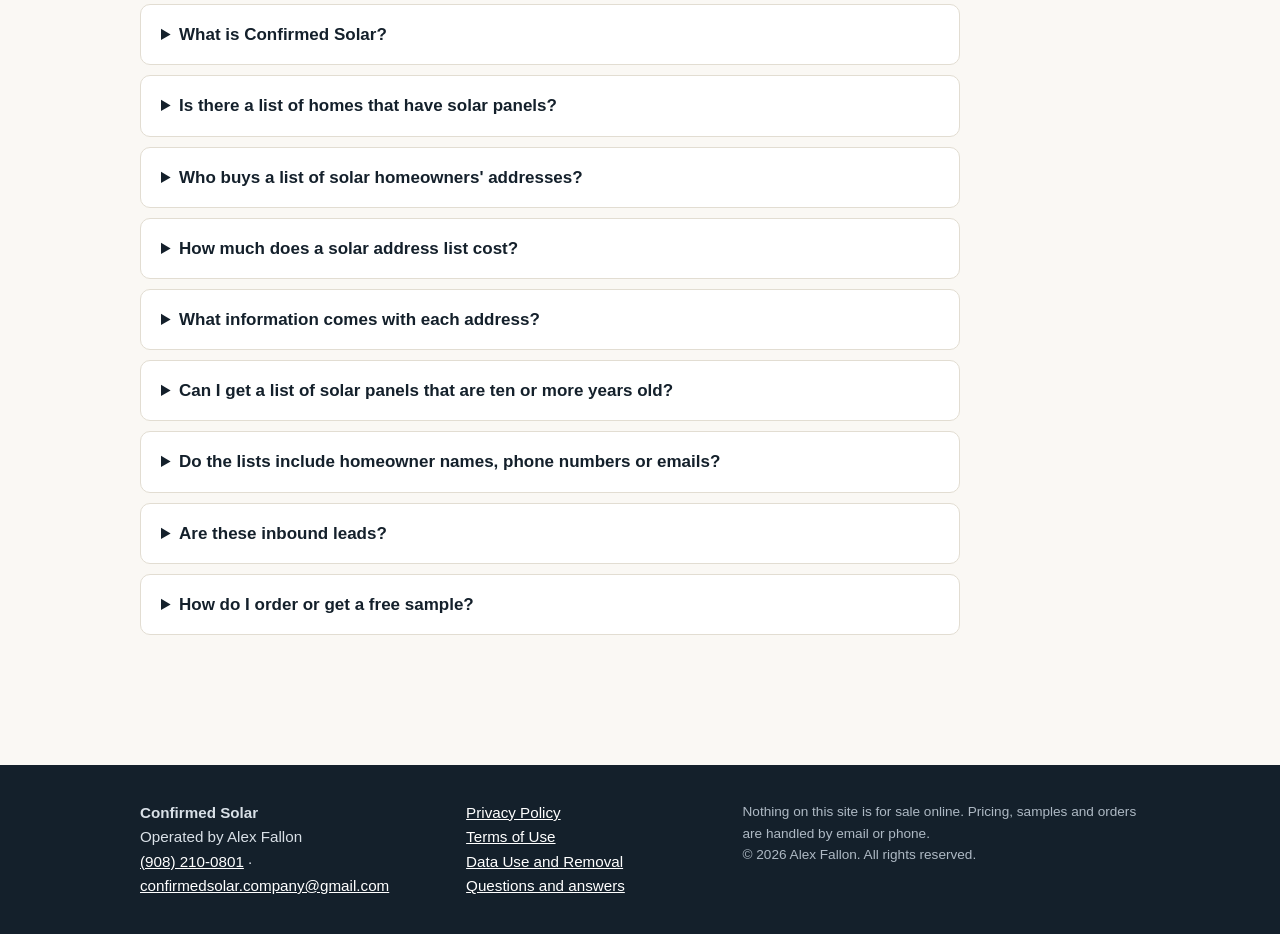
==== commit 4f9be7ba: "Fix contact email to confirmedsolar.company@gmail.com; add AI-search optimisation (schema, FAQ, llms" ====
--- a/index.html
+++ b/index.html
@@ -3,17 +3,181 @@
 <head>
 <meta charset="utf-8">
 <meta name="viewport" content="width=device-width, initial-scale=1">
-<title>Confirmed Solar | Confirmed rooftop solar addresses in the Northeast</title>
-<meta name="description" content="Confirmed addresses of homes with rooftop solar across Pennsylvania, New Jersey, New York, Maryland, New England and Delaware, for companies that service solar. Territory anywhere on request.">
+<title>Confirmed Solar | Lists of homes with rooftop solar panels in PA and NJ</title>
+<meta name="description" content="Buy confirmed addresses of homes with rooftop solar panels in Pennsylvania and New Jersey, with install date and system size for most. $1 per address, free 10-row sample. For roofers, solar repair, cleaning and critter guard companies.">
 <link rel="icon" href="favicon.svg" type="image/svg+xml">
 <link rel="stylesheet" href="styles.css">
+<!-- aio -->
+<link rel="canonical" href="https://confirmed-solar.vercel.app/">
+<meta property="og:type" content="website">
+<meta property="og:site_name" content="Confirmed Solar">
+<meta property="og:title" content="Confirmed Solar | Lists of homes with rooftop solar panels in PA and NJ">
+<meta property="og:description" content="Buy confirmed addresses of homes with rooftop solar panels in Pennsylvania and New Jersey, with install date and system size for most. $1 per address, free 10-row sample. For roofers, solar repair, cleaning and critter guard companies.">
+<meta property="og:url" content="https://confirmed-solar.vercel.app/">
+<meta property="og:image" content="https://confirmed-solar.vercel.app/img/suburb.jpg">
+<meta name="twitter:card" content="summary_large_image">
+<script type="application/ld+json">
+{
+ "@context": "https://schema.org",
+ "@graph": [
+  {
+   "@type": "Organization",
+   "@id": "https://confirmed-solar.vercel.app/#org",
+   "name": "Confirmed Solar",
+   "url": "https://confirmed-solar.vercel.app/",
+   "logo": "https://confirmed-solar.vercel.app/favicon.svg",
+   "email": "confirmedsolar.company@gmail.com",
+   "telephone": "+1-908-210-0801",
+   "description": "Confirmed Solar sells verified addresses of homes that already have rooftop solar panels, for companies that service existing solar systems.",
+   "founder": {
+    "@type": "Person",
+    "@id": "https://confirmed-solar.vercel.app/#alex",
+    "name": "Alex Fallon",
+    "alumniOf": "Gettysburg College"
+   },
+   "areaServed": [
+    {
+     "@type": "State",
+     "name": "Pennsylvania"
+    },
+    {
+     "@type": "State",
+     "name": "New Jersey"
+    },
+    {
+     "@type": "State",
+     "name": "New York"
+    },
+    {
+     "@type": "State",
+     "name": "Maryland"
+    },
+    {
+     "@type": "State",
+     "name": "Massachusetts"
+    },
+    {
+     "@type": "State",
+     "name": "Connecticut"
+    },
+    {
+     "@type": "State",
+     "name": "Delaware"
+    }
+   ],
+   "contactPoint": {
+    "@type": "ContactPoint",
+    "contactType": "sales",
+    "email": "confirmedsolar.company@gmail.com",
+    "telephone": "+1-908-210-0801",
+    "areaServed": "US",
+    "availableLanguage": "English"
+   },
+   "knowsAbout": [
+    "rooftop solar",
+    "solar panel installations",
+    "solar lead lists",
+    "solar maintenance prospecting"
+   ]
+  },
+  {
+   "@type": "WebSite",
+   "@id": "https://confirmed-solar.vercel.app/#site",
+   "url": "https://confirmed-solar.vercel.app/",
+   "name": "Confirmed Solar",
+   "publisher": {
+    "@id": "https://confirmed-solar.vercel.app/#org"
+   }
+  },
+  {
+   "@type": "FAQPage",
+   "@id": "https://confirmed-solar.vercel.app/#faq",
+   "mainEntity": [
+    {
+     "@type": "Question",
+     "name": "What is Confirmed Solar?",
+     "acceptedAnswer": {
+      "@type": "Answer",
+      "text": "Confirmed Solar sells lists of addresses of homes that already have rooftop solar panels. Every address has been confirmed to have panels by at least two independent sources, such as public solar registry records, aerial photos and building permits. It is run by Alex Fallon."
+     }
+    },
+    {
+     "@type": "Question",
+     "name": "Is there a list of homes that have solar panels?",
+     "acceptedAnswer": {
+      "@type": "Answer",
+      "text": "There is no free public list that names which houses have solar. Confirmed Solar builds one county by county and sells it. New Jersey and Pennsylvania are available now; New York, Maryland, Massachusetts, Connecticut and Delaware are being built."
+     }
+    },
+    {
+     "@type": "Question",
+     "name": "Who buys a list of solar homeowners' addresses?",
+     "acceptedAnswer": {
+      "@type": "Answer",
+      "text": "Companies that work on solar that is already installed: roofers who remove and reinstall panels for a reroof, solar repair and maintenance crews, panel cleaning and critter guard installers, battery storage installers and inverter replacement companies."
+     }
+    },
+    {
+     "@type": "Question",
+     "name": "How much does a solar address list cost?",
+     "acceptedAnswer": {
+      "@type": "Answer",
+      "text": "$1 per confirmed address. Filtered records, such as homes with systems ten years old or more, are $5 each and include every data point available for the home. Bulk discounts apply, and a 10-row sample is free."
+     }
+    },
+    {
+     "@type": "Question",
+     "name": "What information comes with each address?",
+     "acceptedAnswer": {
+      "@type": "Answer",
+      "text": "Every record has the street address, city, ZIP, county, state and how it was confirmed. Most records also have the exact install month and year and the system size in kW. Some have panel type, roof complexity, coordinates and parcel ID."
+     }
+    },
+    {
+     "@type": "Question",
+     "name": "Can I get a list of solar panels that are ten or more years old?",
+     "acceptedAnswer": {
+      "@type": "Answer",
+      "text": "Yes. Most records carry the exact install month and year, so a list can be cut to systems installed before any year you choose. Ask for a count in your counties first."
+     }
+    },
+    {
+     "@type": "Question",
+     "name": "Do the lists include homeowner names, phone numbers or emails?",
+     "acceptedAnswer": {
+      "@type": "Answer",
+      "text": "No. The standard lists are property information only: address, install details and confirmation. Roof age is also not included, because no public source records it."
+     }
+    },
+    {
+     "@type": "Question",
+     "name": "Are these inbound leads?",
+     "acceptedAnswer": {
+      "@type": "Answer",
+      "text": "No. It is a prospecting list. Nobody on it has asked for a quote. You decide who is worth a mailer, a call or a visit."
+     }
+    },
+    {
+     "@type": "Question",
+     "name": "How do I order or get a free sample?",
+     "acceptedAnswer": {
+      "@type": "Answer",
+      "text": "Email confirmedsolar.company@gmail.com or call (908) 210-0801 with your company, what you do and the counties you serve. Alex sends 10 free rows to check, then a quote. Lists are delivered as Excel or CSV after you return the order form and pay the invoice."
+     }
+    }
+   ]
+  }
+ ]
+}
+</script>
+<!-- /aio -->
 </head>
 <body>
 <a class="skip" href="#main">Skip to content</a>
 <header class="site">
   <div class="wrap bar">
     <a class="brand" href="index.html"><svg width="26" height="26" viewBox="0 0 32 32" aria-hidden="true"><rect width="32" height="32" rx="7" fill="#14202b"/><path d="M6 21l10-9 10 9" fill="none" stroke="#f2a93b" stroke-width="3" stroke-linecap="round" stroke-linejoin="round"/><circle cx="16" cy="9" r="2.4" fill="#f2a93b"/></svg>Confirmed Solar</a>
-    <nav aria-label="Main"><a href="data.html">The data</a><a href="coverage.html">Coverage</a><a href="pricing.html">Pricing</a><a href="about.html">About</a><a href="contact.html">Contact</a><a class="btn small" href="mailto:confirmed.solar.company@gmail.com?subject=Question%20about%20Confirmed%20Solar&body=">Email Alex</a></nav>
+    <nav aria-label="Main"><a href="data.html">The data</a><a href="coverage.html">Coverage</a><a href="pricing.html">Pricing</a><a href="about.html">About</a><a href="contact.html">Contact</a><a class="btn small" href="mailto:confirmedsolar.company@gmail.com?subject=Question%20about%20Confirmed%20Solar&body=">Email Alex</a></nav>
   </div>
 </header>
 <main id="main">
@@ -98,8 +262,24 @@
 <script>
 function go(ev){ev.preventDefault();var f=ev.target,v=function(n){return f.elements[n].value};
 var b="Hi Alex,%0A%0AI would like the free 10-row sample.%0A%0ACompany: "+encodeURIComponent(v('c'))+"%0AEmail: "+encodeURIComponent(v('e'))+"%0ACounties: "+encodeURIComponent(v('k'))+"%0AWhat I do: "+encodeURIComponent(v('s'));
-location.href="mailto:confirmed.solar.company@gmail.com?subject=Free%2010-row%20sample&body="+b;return false}
+location.href="mailto:confirmedsolar.company@gmail.com?subject=Free%2010-row%20sample&body="+b;return false}
 </script>
+
+
+<section class="faq" id="faq">
+  <div class="wrap">
+    <h2>Questions and answers</h2>
+    <details><summary>What is Confirmed Solar?</summary><p>Confirmed Solar sells lists of addresses of homes that already have rooftop solar panels. Every address has been confirmed to have panels by at least two independent sources, such as public solar registry records, aerial photos and building permits. It is run by Alex Fallon.</p></details>
+    <details><summary>Is there a list of homes that have solar panels?</summary><p>There is no free public list that names which houses have solar. Confirmed Solar builds one county by county and sells it. New Jersey and Pennsylvania are available now; New York, Maryland, Massachusetts, Connecticut and Delaware are being built.</p></details>
+    <details><summary>Who buys a list of solar homeowners' addresses?</summary><p>Companies that work on solar that is already installed: roofers who remove and reinstall panels for a reroof, solar repair and maintenance crews, panel cleaning and critter guard installers, battery storage installers and inverter replacement companies.</p></details>
+    <details><summary>How much does a solar address list cost?</summary><p>$1 per confirmed address. Filtered records, such as homes with systems ten years old or more, are $5 each and include every data point available for the home. Bulk discounts apply, and a 10-row sample is free.</p></details>
+    <details><summary>What information comes with each address?</summary><p>Every record has the street address, city, ZIP, county, state and how it was confirmed. Most records also have the exact install month and year and the system size in kW. Some have panel type, roof complexity, coordinates and parcel ID.</p></details>
+    <details><summary>Can I get a list of solar panels that are ten or more years old?</summary><p>Yes. Most records carry the exact install month and year, so a list can be cut to systems installed before any year you choose. Ask for a count in your counties first.</p></details>
+    <details><summary>Do the lists include homeowner names, phone numbers or emails?</summary><p>No. The standard lists are property information only: address, install details and confirmation. Roof age is also not included, because no public source records it.</p></details>
+    <details><summary>Are these inbound leads?</summary><p>No. It is a prospecting list. Nobody on it has asked for a quote. You decide who is worth a mailer, a call or a visit.</p></details>
+    <details><summary>How do I order or get a free sample?</summary><p>Email <a href="mailto:confirmedsolar.company@gmail.com">confirmedsolar.company@gmail.com</a> or call (908) 210-0801 with your company, what you do and the counties you serve. Alex sends 10 free rows to check, then a quote. Lists are delivered as Excel or CSV after you return the order form and pay the invoice.</p></details>
+  </div>
+</section>
 
 <a class="stick" id="stick" href="#sample" hidden>Free 10 rows</a>
 <script>(function(){var s=document.getElementById("stick"),m=document.getElementById("sample");function u(){var y=window.scrollY>700,r=m.getBoundingClientRect();s.hidden=!y||(r.top<window.innerHeight*0.8)}addEventListener("scroll",u,{passive:true});u()})()</script>
@@ -110,12 +290,13 @@
     <div>
       <strong>Confirmed Solar</strong><br>
       Operated by Alex Fallon<br>
-      <a href="tel:+19082100801">(908) 210-0801</a> &middot; <a href="mailto:confirmed.solar.company@gmail.com">confirmed.solar.company@gmail.com</a>
+      <a href="tel:+19082100801">(908) 210-0801</a> &middot; <a href="mailto:confirmedsolar.company@gmail.com">confirmedsolar.company@gmail.com</a>
     </div>
     <div>
       <a href="privacy.html">Privacy Policy</a><br>
       <a href="terms.html">Terms of Use</a><br>
-      <a href="data-use.html">Data Use and Removal</a>
+      <a href="data-use.html">Data Use and Removal</a><br>
+      <a href="index.html#faq">Questions and answers</a>
     </div>
     <div class="fine">Nothing on this site is for sale online. Pricing, samples and orders are handled by email or phone.<br>&copy; 2026 Alex Fallon. All rights reserved.</div>
   </div>
--- a/styles.css
+++ b/styles.css
@@ -112,3 +112,9 @@
 .stick{position:fixed;right:20px;bottom:20px;z-index:9;background:var(--accent);color:var(--navy);font-weight:700;padding:13px 20px;border-radius:999px;text-decoration:none;box-shadow:0 6px 18px rgba(0,0,0,.28)}
 .stick:hover{background:#f6bd63}
 @media(max-width:860px){.split,.three,.ps{grid-template-columns:1fr}.split{gap:28px}.split.flip .txt{order:1}.split.flip .pic{order:2}.hero2{padding:96px 0 84px}.band,.sample{padding:56px 0}}
+
+.faq{padding:56px 0}.faq h2{margin-top:0}
+.faq details{background:var(--card);border:1px solid var(--line);border-radius:10px;margin:0 0 10px;max-width:820px}
+.faq summary{cursor:pointer;padding:16px 20px;font-weight:600;list-style-position:inside}
+.faq details p{margin:0;padding:0 20px 18px;color:var(--muted)}
+.faq summary:focus-visible{outline:3px solid var(--accent);outline-offset:2px}
